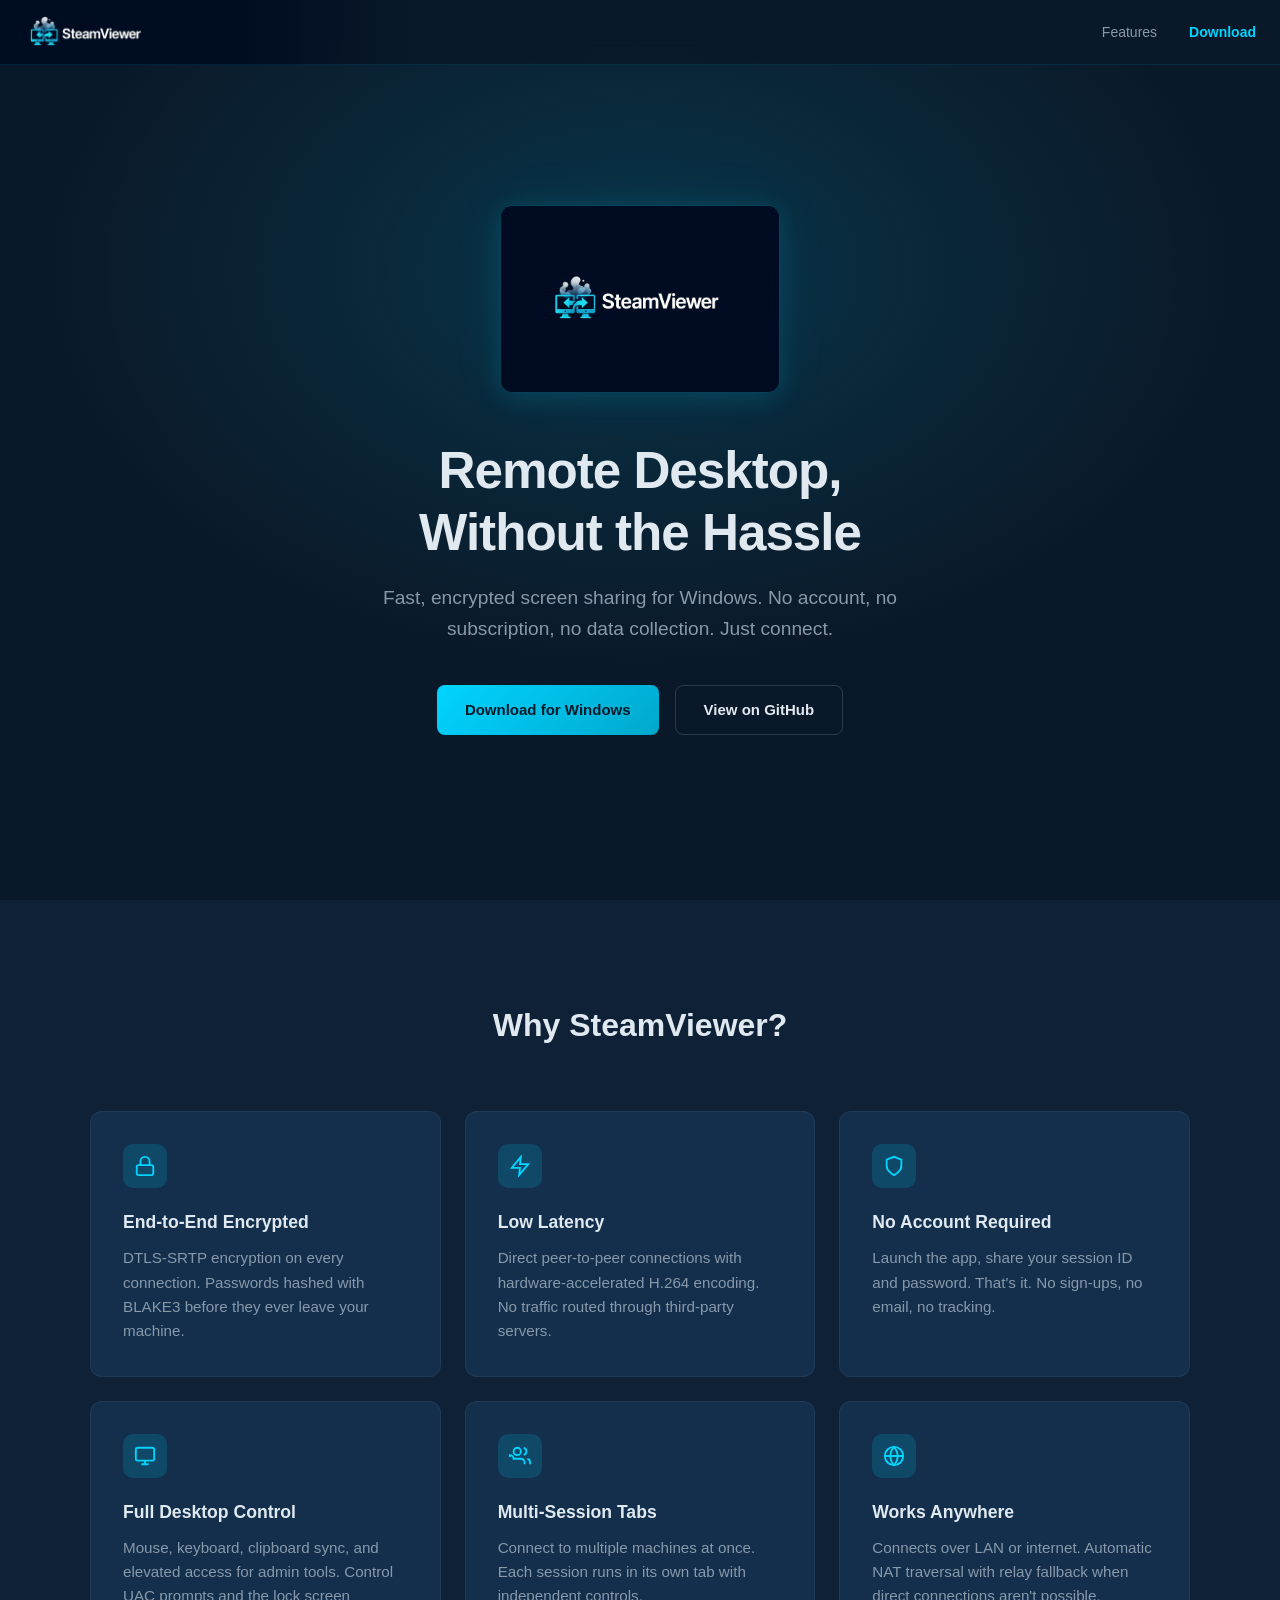
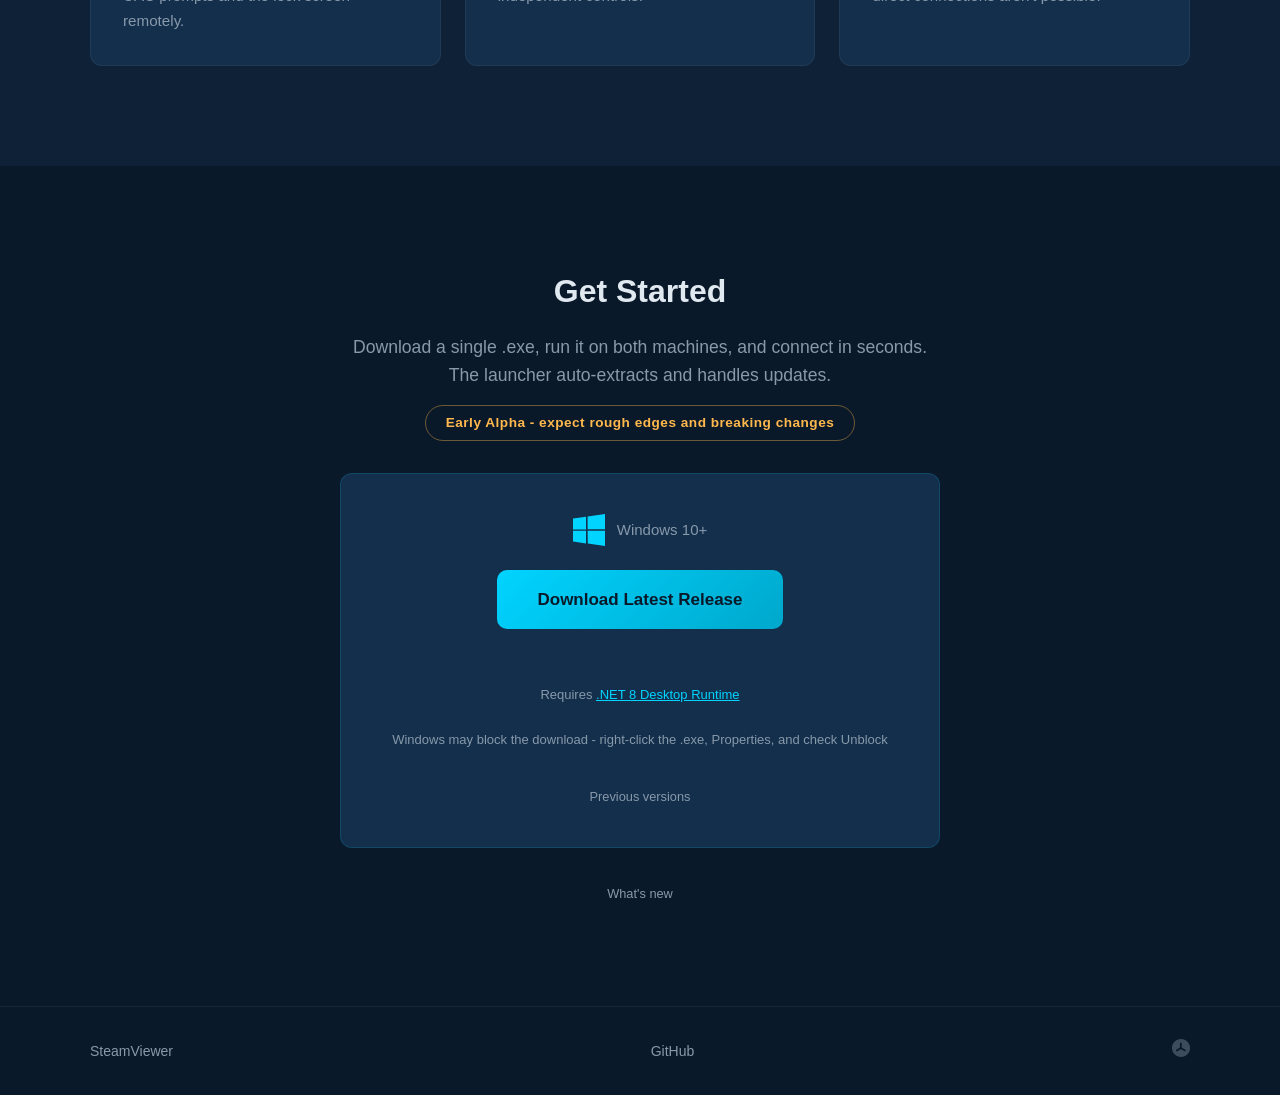
==== website/index.html @ 9b5d6c88 "Add landing page to private repo with publish script website/ mirrors the public SteamViewer landing" ====
<!DOCTYPE html>
<html lang="en">
<head>
    <meta charset="UTF-8">
    <meta name="viewport" content="width=device-width, initial-scale=1.0">
    <title>SteamViewer - Free Remote Desktop for Windows</title>
    <meta name="description" content="Fast, encrypted remote desktop for Windows. No account required. Free and open-source.">
    <link rel="icon" type="image/svg+xml" href="images/appicon.svg">
    <link rel="stylesheet" href="style.css">
</head>
<body>

    <nav class="nav">
        <div class="nav-inner">
            <img src="images/logo_banner.png" alt="SteamViewer" class="nav-logo">
            <div class="nav-links">
                <a href="#features">Features</a>
                <a href="#download" class="nav-cta">Download</a>
            </div>
        </div>
    </nav>

    <section class="hero">
        <div class="hero-inner">
            <img src="images/logo.png" alt="SteamViewer" class="hero-logo">
            <h1>Remote Desktop,<br>Without the Hassle</h1>
            <p class="hero-sub">Fast, encrypted screen sharing for Windows. No account, no subscription, no data collection. Just connect.</p>
            <div class="hero-actions">
                <a href="#download" class="btn btn-primary">Download for Windows</a>
                <a href="https://github.com/Paelsmoessan/SteamViewer" class="btn btn-secondary">View on GitHub</a>
            </div>
        </div>
    </section>

    <section id="features" class="features">
        <div class="features-inner">
            <h2>Why SteamViewer?</h2>
            <div class="features-grid">
                <div class="feature-card">
                    <div class="feature-icon">
                        <svg viewBox="0 0 24 24" fill="none" stroke="currentColor" stroke-width="2"><rect x="3" y="11" width="18" height="11" rx="2"/><path d="M7 11V7a5 5 0 0110 0v4"/></svg>
                    </div>
                    <h3>End-to-End Encrypted</h3>
                    <p>DTLS-SRTP encryption on every connection. Passwords hashed with BLAKE3 before they ever leave your machine.</p>
                </div>
                <div class="feature-card">
                    <div class="feature-icon">
                        <svg viewBox="0 0 24 24" fill="none" stroke="currentColor" stroke-width="2"><polygon points="13 2 3 14 12 14 11 22 21 10 12 10 13 2"/></svg>
                    </div>
                    <h3>Low Latency</h3>
                    <p>Direct peer-to-peer connections with hardware-accelerated H.264 encoding. No traffic routed through third-party servers.</p>
                </div>
                <div class="feature-card">
                    <div class="feature-icon">
                        <svg viewBox="0 0 24 24" fill="none" stroke="currentColor" stroke-width="2"><path d="M12 22s8-4 8-10V5l-8-3-8 3v7c0 6 8 10 8 10z"/></svg>
                    </div>
                    <h3>No Account Required</h3>
                    <p>Launch the app, share your session ID and password. That's it. No sign-ups, no email, no tracking.</p>
                </div>
                <div class="feature-card">
                    <div class="feature-icon">
                        <svg viewBox="0 0 24 24" fill="none" stroke="currentColor" stroke-width="2"><rect x="2" y="3" width="20" height="14" rx="2"/><path d="M8 21h8M12 17v4"/></svg>
                    </div>
                    <h3>Full Desktop Control</h3>
                    <p>Mouse, keyboard, clipboard sync, and elevated access for admin tools. Control UAC prompts and the lock screen remotely.</p>
                </div>
                <div class="feature-card">
                    <div class="feature-icon">
                        <svg viewBox="0 0 24 24" fill="none" stroke="currentColor" stroke-width="2"><path d="M17 21v-2a4 4 0 00-4-4H5a4 4 0 00-4-4v2"/><circle cx="9" cy="7" r="4"/><path d="M23 21v-2a4 4 0 00-3-3.87M16 3.13a4 4 0 010 7.75"/></svg>
                    </div>
                    <h3>Multi-Session Tabs</h3>
                    <p>Connect to multiple machines at once. Each session runs in its own tab with independent controls.</p>
                </div>
                <div class="feature-card">
                    <div class="feature-icon">
                        <svg viewBox="0 0 24 24" fill="none" stroke="currentColor" stroke-width="2"><circle cx="12" cy="12" r="10"/><path d="M2 12h20M12 2a15.3 15.3 0 014 10 15.3 15.3 0 01-4 10 15.3 15.3 0 01-4-10 15.3 15.3 0 014-10z"/></svg>
                    </div>
                    <h3>Works Anywhere</h3>
                    <p>Connects over LAN or internet. Automatic NAT traversal with relay fallback when direct connections aren't possible.</p>
                </div>
            </div>
        </div>
    </section>

    <section id="download" class="download">
        <div class="download-inner">
            <h2>Get Started</h2>
            <p class="download-sub">Download a single .exe, run it on both machines, and connect in seconds. The launcher auto-extracts and handles updates.</p>
            <p class="alpha-badge">Early Alpha - expect rough edges and breaking changes</p>
            <div class="download-card">
                <div class="download-platform">
                    <svg viewBox="0 0 24 24" fill="currentColor" width="32" height="32"><path d="M0 3.449L9.75 2.1v9.451H0m10.949-9.602L24 0v11.4H10.949M0 12.6h9.75v9.451L0 20.699M10.949 12.6H24V24l-12.9-1.801"/></svg>
                    <span>Windows 10+</span>
                </div>
                <a href="https://github.com/Paelsmoessan/SteamViewer/releases/latest/download/SteamViewer.exe" class="btn btn-primary btn-lg">Download Latest Release</a>
                <p class="download-version" id="version-label"></p>
                <p class="download-note">Requires <a href="https://dotnet.microsoft.com/en-us/download/dotnet/8.0" style="color: var(--cyan);">.NET 8 Desktop Runtime</a></p>
                <p class="download-note">Windows may block the download - right-click the .exe, Properties, and check Unblock</p>
                <a href="https://github.com/Paelsmoessan/SteamViewer/releases" class="download-history">Previous versions</a>
            </div>
            <div class="download-links">
                <a href="https://github.com/Paelsmoessan/SteamViewer/releases/latest" class="download-history">What's new</a>
            </div>
        </div>
    </section>

    <footer class="footer">
        <div class="footer-inner">
            <span>SteamViewer</span>
            <a href="https://github.com/Paelsmoessan/SteamViewer">GitHub</a>
            <a href="https://claude.ai/code" class="footer-claude" title="Built with Claude Code">
                <svg xmlns="http://www.w3.org/2000/svg" viewBox="0 0 110 110" width="18" height="18"><path fill="currentColor" d="M55 0C24.6 0 0 24.6 0 55s24.6 55 55 55 55-24.6 55-55S85.4 0 55 0zm28.6 72.9c-1.5 2.6-4.8 3.5-7.4 2L56 63.1c-1.2-.7-2.7-.7-3.9 0L31.8 74.9c-2.6 1.5-5.9.6-7.4-2-1.5-2.6-.6-5.9 2-7.4l20.3-11.7c1.2-.7 1.9-2 1.9-3.3V27c0-3 2.4-5.4 5.4-5.4s5.4 2.4 5.4 5.4v23.5c0 1.4.7 2.6 1.9 3.3l20.3 11.7c2.6 1.5 3.5 4.8 2 7.4z"/></svg>
            </a>
        </div>
    </footer>

<script>
fetch('https://api.github.com/repos/Paelsmoessan/SteamViewer/releases/latest')
    .then(r => r.json())
    .then(d => { if (d.tag_name) document.getElementById('version-label').textContent = d.tag_name; })
    .catch(() => {});
</script>
</body>
</html>
---- website/style.css ----
:root {
    --bg: #0A1929;
    --bg-light: #0F2137;
    --bg-card: #132F4C;
    --cyan: #00D4FF;
    --cyan-dark: #00A8CC;
    --cyan-glow: rgba(0, 212, 255, 0.15);
    --text: #E0E8F0;
    --text-dim: #8899AA;
    --radius: 12px;
}

*, *::before, *::after {
    margin: 0;
    padding: 0;
    box-sizing: border-box;
}

html {
    scroll-behavior: smooth;
}

body {
    font-family: -apple-system, BlinkMacSystemFont, "Segoe UI", Roboto, Helvetica, Arial, sans-serif;
    background: var(--bg);
    color: var(--text);
    line-height: 1.6;
    -webkit-font-smoothing: antialiased;
}

/* Nav */
.nav {
    position: fixed;
    top: 0;
    left: 0;
    right: 0;
    z-index: 100;
    background: linear-gradient(to right, #000c22 0%, #000c22 240px, rgba(10, 25, 41, 0.95) 420px);
    backdrop-filter: blur(12px);
    border-bottom: 1px solid rgba(0, 212, 255, 0.1);
}

.nav-inner {
    width: 100%;
    padding: 0 24px;
    height: 64px;
    display: flex;
    align-items: center;
    justify-content: space-between;
}

.nav-logo {
    height: 32px;
}

.nav-links {
    display: flex;
    align-items: center;
    gap: 32px;
}

.nav-links a {
    color: var(--text-dim);
    text-decoration: none;
    font-size: 14px;
    font-weight: 500;
    transition: color 0.2s;
}

.nav-links a:hover {
    color: var(--text);
}

.nav-cta {
    color: var(--cyan) !important;
    font-weight: 600 !important;
}

/* Buttons */
.btn {
    display: inline-flex;
    align-items: center;
    gap: 8px;
    padding: 12px 28px;
    border-radius: 8px;
    font-size: 15px;
    font-weight: 600;
    text-decoration: none;
    transition: all 0.2s;
    cursor: pointer;
    border: none;
}

.btn-primary {
    background: linear-gradient(135deg, var(--cyan), var(--cyan-dark));
    color: var(--bg);
}

.btn-primary:hover {
    transform: translateY(-1px);
    box-shadow: 0 8px 24px rgba(0, 212, 255, 0.3);
}

.btn-secondary {
    background: transparent;
    color: var(--text);
    border: 1px solid rgba(255, 255, 255, 0.15);
}

.btn-secondary:hover {
    border-color: rgba(255, 255, 255, 0.3);
    background: rgba(255, 255, 255, 0.05);
}

.btn-lg {
    padding: 16px 40px;
    font-size: 17px;
    border-radius: 10px;
}

/* Hero */
.hero {
    min-height: 100vh;
    display: flex;
    align-items: center;
    justify-content: center;
    text-align: center;
    padding: 120px 24px 80px;
    background:
        radial-gradient(ellipse 600px 400px at 50% 30%, var(--cyan-glow), transparent),
        var(--bg);
}

.hero-inner {
    max-width: 700px;
}

.hero-logo {
    width: 280px;
    margin-bottom: 40px;
    border-radius: var(--radius);
    border: 1px solid rgba(0, 212, 255, 0.12);
    box-shadow: 0 4px 24px rgba(0, 212, 255, 0.15), 0 0 60px rgba(0, 212, 255, 0.06);
}

.hero h1 {
    font-size: clamp(2rem, 5vw, 3.2rem);
    font-weight: 700;
    line-height: 1.2;
    margin-bottom: 20px;
    letter-spacing: -0.02em;
}

.hero-sub {
    font-size: clamp(1rem, 2.5vw, 1.2rem);
    color: var(--text-dim);
    margin-bottom: 40px;
    max-width: 520px;
    margin-left: auto;
    margin-right: auto;
}

.hero-actions {
    display: flex;
    gap: 16px;
    justify-content: center;
    flex-wrap: wrap;
}

/* Features */
.features {
    padding: 100px 24px;
    background: var(--bg-light);
}

.features-inner {
    max-width: 1100px;
    margin: 0 auto;
}

.features h2 {
    text-align: center;
    font-size: 2rem;
    margin-bottom: 60px;
    font-weight: 700;
}

.features-grid {
    display: grid;
    grid-template-columns: repeat(auto-fit, minmax(300px, 1fr));
    gap: 24px;
}

.feature-card {
    background: var(--bg-card);
    border: 1px solid rgba(255, 255, 255, 0.06);
    border-radius: var(--radius);
    padding: 32px;
    transition: border-color 0.2s, transform 0.2s;
}

.feature-card:hover {
    border-color: rgba(0, 212, 255, 0.2);
    transform: translateY(-2px);
}

.feature-icon {
    width: 44px;
    height: 44px;
    background: var(--cyan-glow);
    border-radius: 10px;
    display: flex;
    align-items: center;
    justify-content: center;
    margin-bottom: 20px;
    color: var(--cyan);
}

.feature-icon svg {
    width: 22px;
    height: 22px;
}

.feature-card h3 {
    font-size: 1.1rem;
    margin-bottom: 10px;
    font-weight: 600;
}

.feature-card p {
    color: var(--text-dim);
    font-size: 0.95rem;
    line-height: 1.6;
}

/* Download */
.download {
    padding: 100px 24px;
    text-align: center;
}

.download-inner {
    max-width: 600px;
    margin: 0 auto;
}

.download h2 {
    font-size: 2rem;
    margin-bottom: 16px;
    font-weight: 700;
}

.download-sub {
    color: var(--text-dim);
    margin-bottom: 16px;
    font-size: 1.1rem;
}
.alpha-badge {
    display: inline-block;
    color: #FFB84D;
    border: 1px solid rgba(255, 184, 77, 0.4);
    border-radius: 20px;
    padding: 6px 20px;
    font-size: 0.85rem;
    font-weight: 600;
    letter-spacing: 0.5px;
    margin-bottom: 32px;
}
.download-version {
    color: var(--text-dim);
    font-size: 0.8rem;
    margin-top: 8px;
    margin-bottom: 0;
}
.download-history {
    color: var(--text-dim);
    font-size: 0.8rem;
    text-decoration: none;
    margin-top: 12px;
    display: inline-block;
}
.download-history:hover {
    color: var(--cyan);
}
.download-links {
    margin-top: 24px;
}

.download-card {
    background: var(--bg-card);
    border: 1px solid rgba(0, 212, 255, 0.15);
    border-radius: var(--radius);
    padding: 40px;
    display: flex;
    flex-direction: column;
    align-items: center;
    gap: 24px;
}

.download-platform {
    display: flex;
    align-items: center;
    gap: 12px;
    color: var(--text-dim);
    font-size: 15px;
}

.download-platform svg {
    color: var(--cyan);
}

.download-note {
    color: var(--text-dim);
    font-size: 13px;
}

/* Footer */
.footer {
    border-top: 1px solid rgba(255, 255, 255, 0.06);
    padding: 32px 24px;
}

.footer-inner {
    max-width: 1100px;
    margin: 0 auto;
    display: flex;
    justify-content: space-between;
    align-items: center;
    color: var(--text-dim);
    font-size: 14px;
}

.footer-inner a {
    color: var(--text-dim);
    text-decoration: none;
    transition: color 0.2s;
}

.footer-inner a:hover {
    color: var(--text);
}
.footer-claude {
    opacity: 0.4;
    transition: opacity 0.2s;
}
.footer-claude:hover {
    opacity: 0.8;
}

/* Mobile */
@media (max-width: 640px) {
    .hero-logo {
        width: 200px;
    }

    .hero-actions {
        flex-direction: column;
        align-items: center;
    }

    .btn {
        width: 100%;
        justify-content: center;
        max-width: 300px;
    }

    .features-grid {
        grid-template-columns: 1fr;
    }

    .nav-links a:not(.nav-cta) {
        display: none;
    }
}
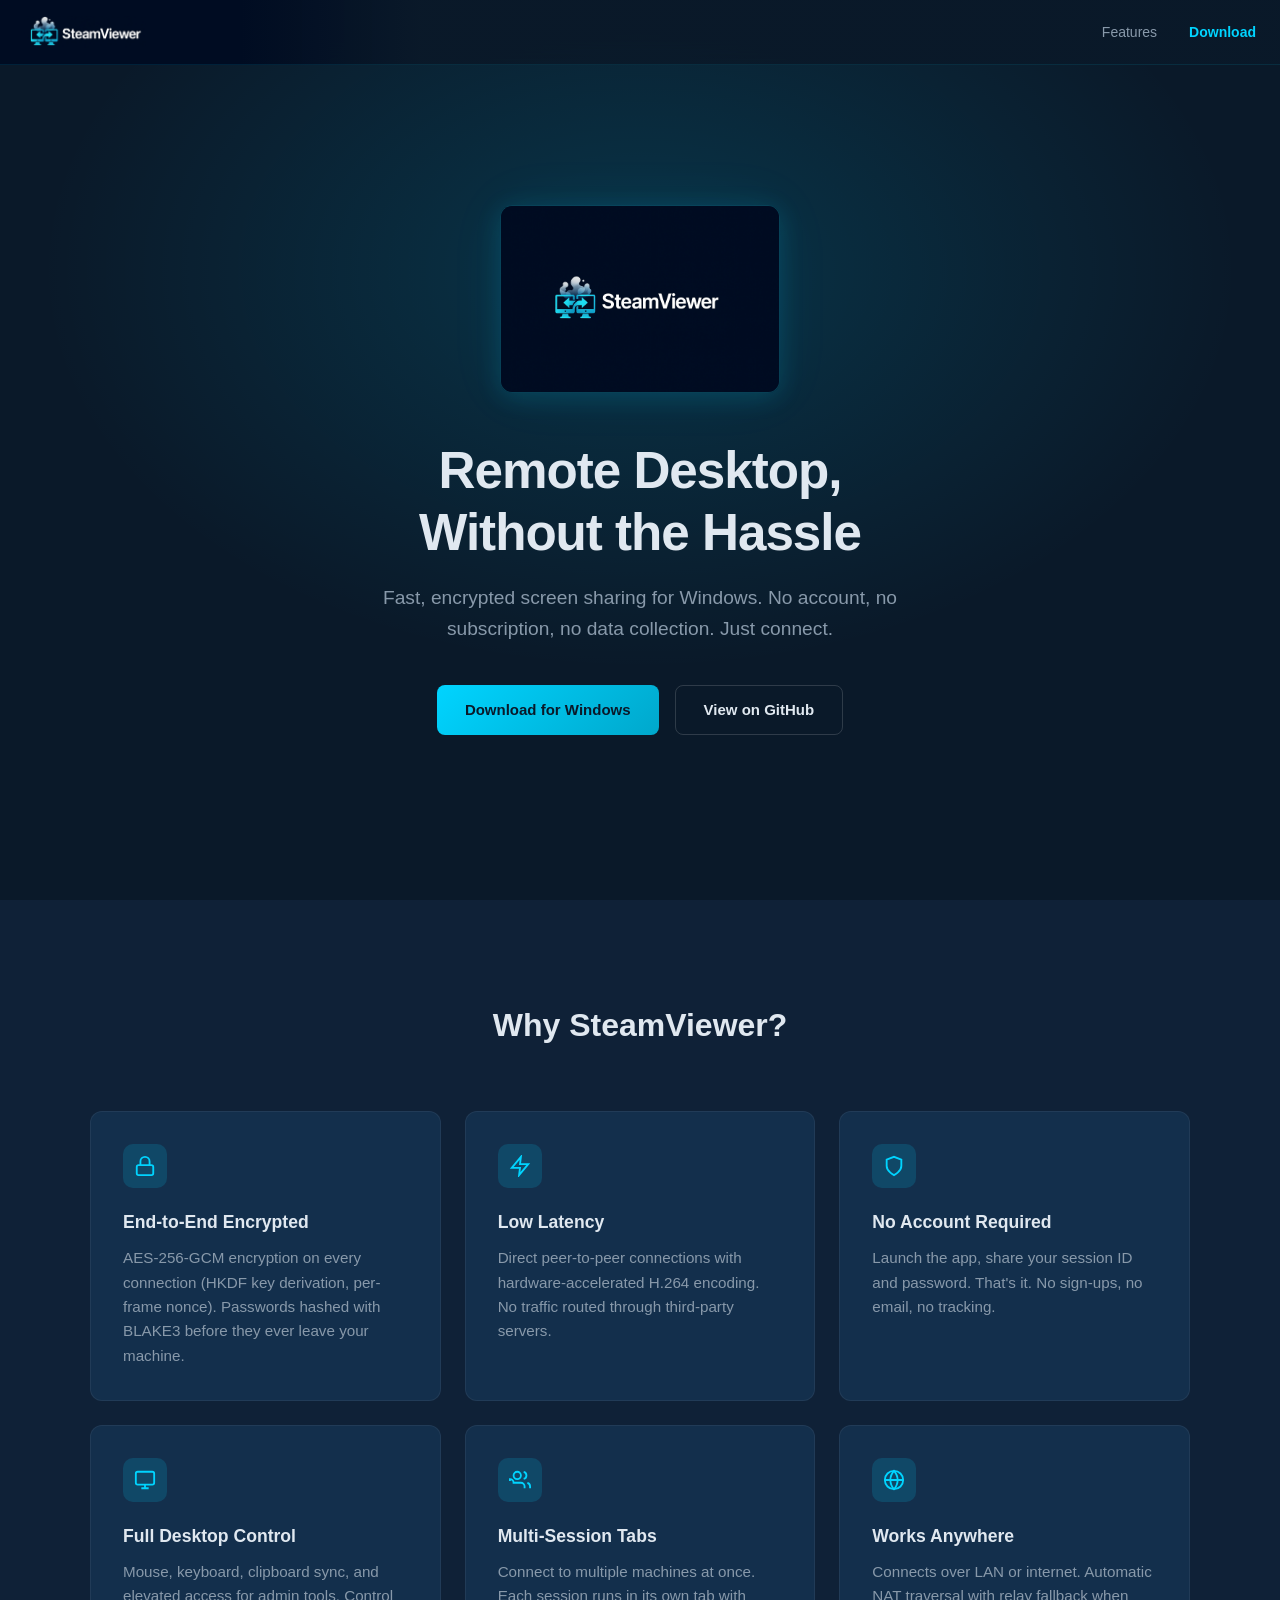
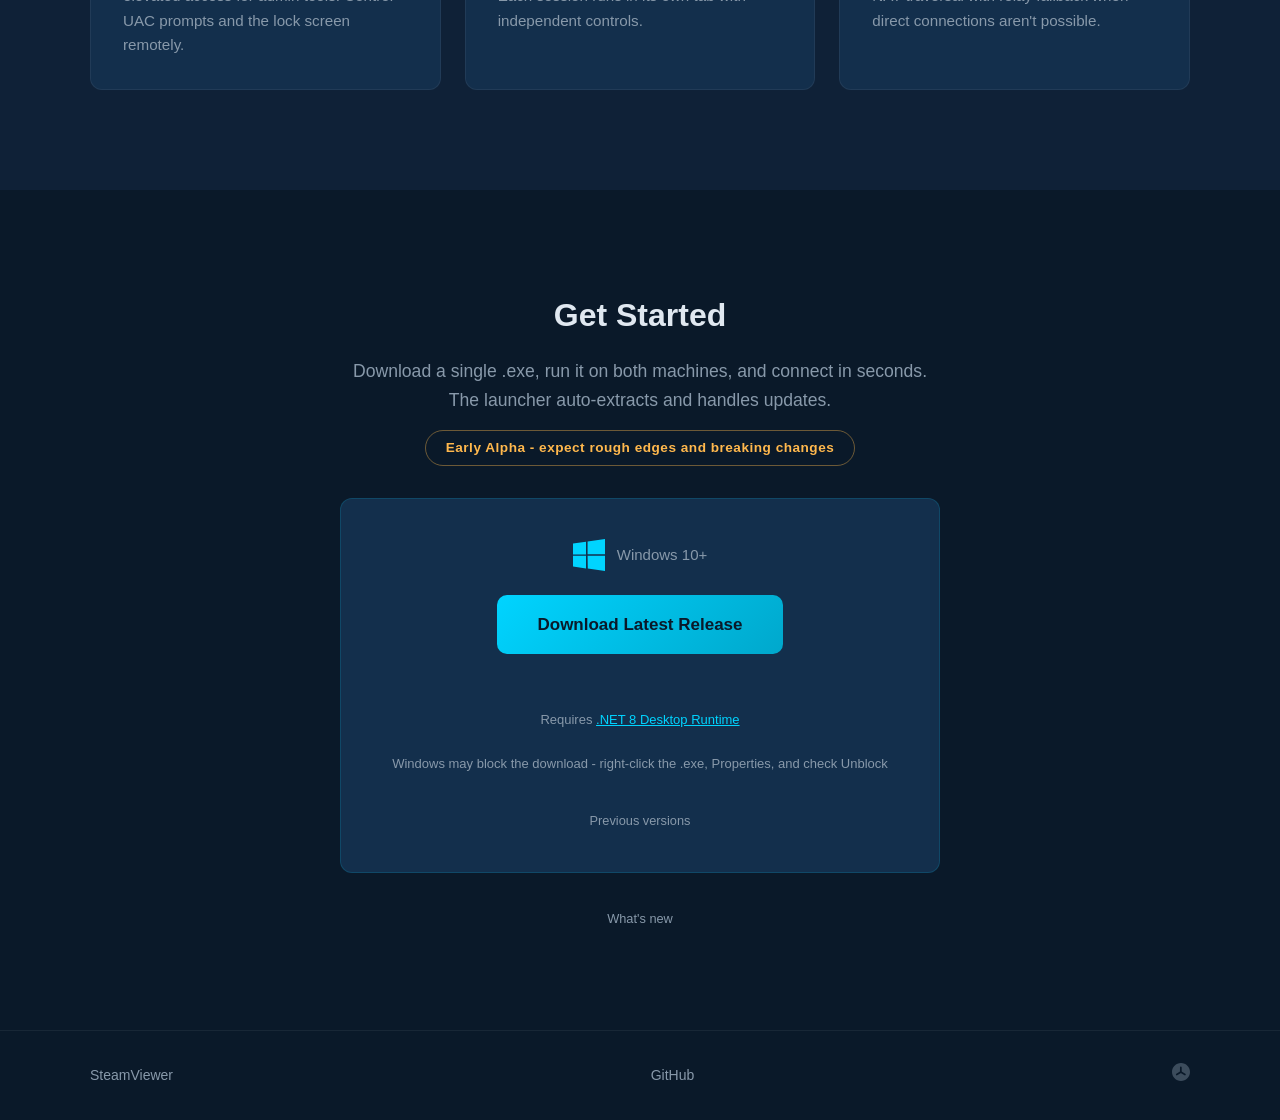
==== commit 76198feb: "[DOCS] Public scrub: README + website remove WebRTC/DTLS-SRTP framing, name actual DXGI/QOI/FFmpeg s" ====
--- a/website/index.html
+++ b/website/index.html
@@ -41,7 +41,7 @@
                         <svg viewBox="0 0 24 24" fill="none" stroke="currentColor" stroke-width="2"><rect x="3" y="11" width="18" height="11" rx="2"/><path d="M7 11V7a5 5 0 0110 0v4"/></svg>
                     </div>
                     <h3>End-to-End Encrypted</h3>
-                    <p>DTLS-SRTP encryption on every connection. Passwords hashed with BLAKE3 before they ever leave your machine.</p>
+                    <p>AES-256-GCM encryption on every connection (HKDF key derivation, per-frame nonce). Passwords hashed with BLAKE3 before they ever leave your machine.</p>
                 </div>
                 <div class="feature-card">
                     <div class="feature-icon">
